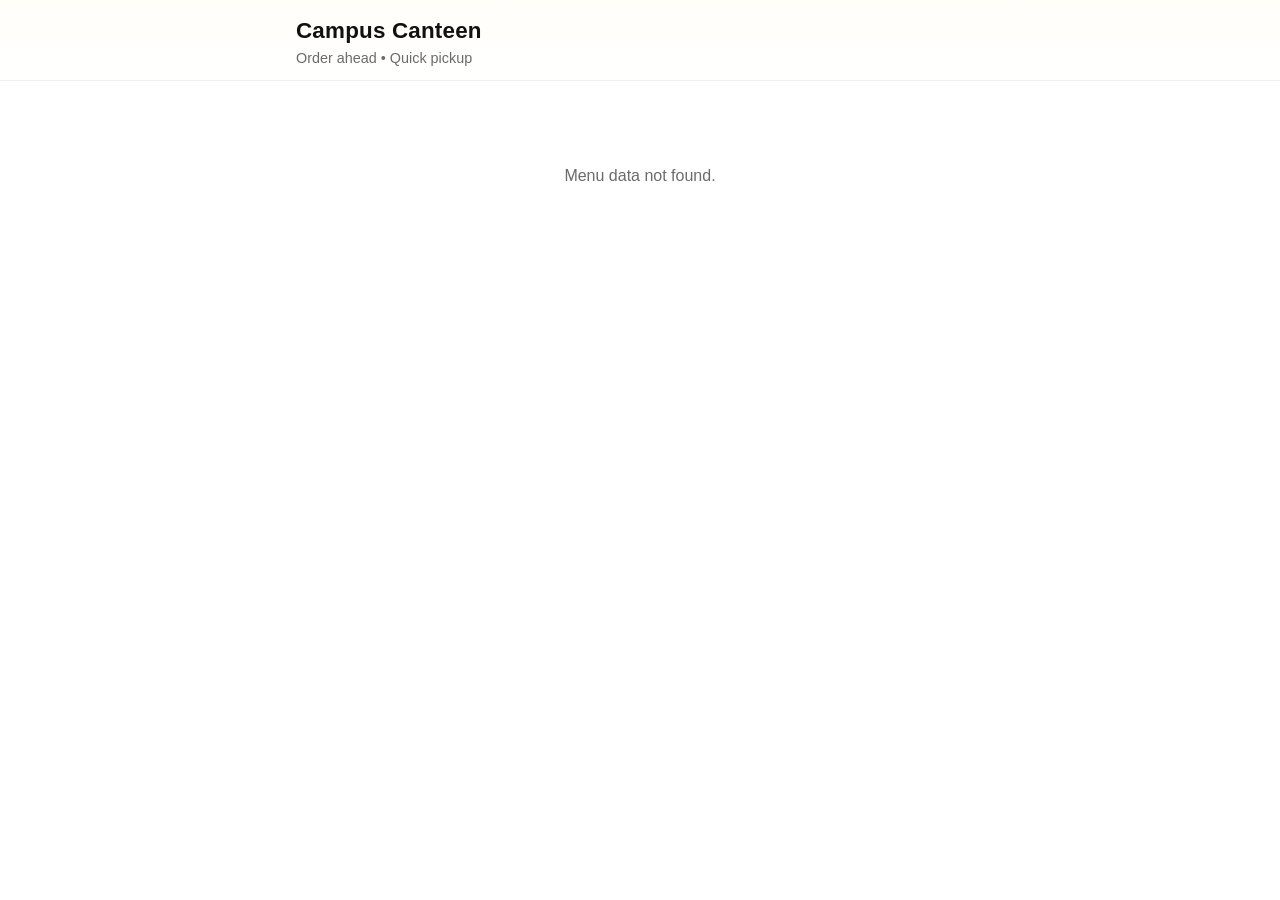
==== index.html @ 6f4a4d4b "AL-6 add page, styles and available-items list" ====
<!doctype html>
<html lang="en">
<head>
  <meta charset="utf-8" />
  <meta name="viewport" content="width=device-width,initial-scale=1" />
  <title>Campus Canteen</title>
  <link rel="stylesheet" href="style.css" />
</head>
<body>
  <header class="site-header">
    <div class="container">
      <h1>Campus Canteen</h1>
      <p class="tag">Order ahead • Quick pickup</p>
    </div>
  </header>

  <main class="container">
    <section id="menu-list" aria-label="Available menu items">
      <!-- Items rendered by app.js -->
    </section>

    <p id="no-items" class="empty" hidden>No items available right now.</p>
  </main>

  <!-- Menu data (already added): data/menu.js -->
  <script src="data/menu.js"></script>
  <script src="app.js"></script>
</body>
</html>
---- style.css ----
:root{
  --bg: #ffffff;
  --text: #111111;
  --muted: #6b6b6b;
  --saffron: #F4A300;
  --card-border: #f0f0f0;
  --radius: 12px;
  --max-width: 720px;
  --gap: 12px;
  --price-size: 1.25rem;
  --font: "Segoe UI", Roboto, "Helvetica Neue", Arial, sans-serif;
}

*{box-sizing:border-box}
html,body{
  height:100%;
  margin:0;
  background:var(--bg);
  color:var(--text);
  font-family:var(--font);
  -webkit-font-smoothing:antialiased;
  -moz-osx-font-smoothing:grayscale;
}

.container{
  max-width:var(--max-width);
  margin:0 auto;
  padding:16px;
}

/* Header */
.site-header{
  border-bottom:1px solid var(--card-border);
  background:linear-gradient(180deg, #fffef9 0%, #ffffff 100%);
}
.site-header .container{
  padding-top:18px;
  padding-bottom:14px;
}
.site-header h1{
  margin:0;
  font-size:1.4rem;
  letter-spacing:0.2px;
}
.tag{
  margin:6px 0 0;
  color:var(--muted);
  font-size:0.9rem;
}

/* Menu list */
#menu-list{
  display:flex;
  flex-direction:column;
  gap:var(--gap);
  padding-top:12px;
  padding-bottom:24px;
}

/* Item card */
.item{
  display:flex;
  align-items:center;
  justify-content:space-between;
  gap:12px;
  padding:12px;
  background:var(--bg);
  border:1px solid var(--card-border);
  border-radius:var(--radius);
  box-shadow: 0 1px 2px rgba(0,0,0,0.03);
}
.item-left{
  display:flex;
  align-items:center;
  gap:12px;
  min-width:0;
}
.veg-dot{
  width:12px;
  height:12px;
  border-radius:50%;
  flex:0 0 12px;
  box-shadow:0 0 0 2px #fff inset;
}
.veg-dot.veg{ background:#4CAF50; } /* green for veg */
.veg-dot.nonveg{ background:#e23b3b; } /* red for non-veg */

.item-info{
  min-width:0;
}
.item-name{
  font-size:1rem;
  font-weight:600;
  margin:0;
  color:var(--text);
  white-space:nowrap;
  overflow:hidden;
  text-overflow:ellipsis;
}
.item-meta{
  margin-top:4px;
  color:var(--muted);
  font-size:0.85rem;
}

/* Price & actions */
.item-right{
  display:flex;
  align-items:center;
  gap:12px;
}
.price{
  font-size:var(--price-size);
  font-weight:700;
  color:var(--text);
  min-width:72px;
  text-align:right;
}
.btn{
  background:var(--saffron);
  color:#111;
  border:none;
  padding:8px 12px;
  border-radius:10px;
  font-weight:600;
  cursor:pointer;
  box-shadow: 0 2px 0 rgba(0,0,0,0.04);
}
.btn:active{ transform:translateY(1px); }

/* Empty state */
.empty{
  text-align:center;
  color:var(--muted);
  padding:18px 12px;
}

/* Smaller screens adjustments */
@media (max-width:420px){
  .price{ min-width:58px; font-size:1.15rem; }
  .site-header h1{ font-size:1.25rem; }
}
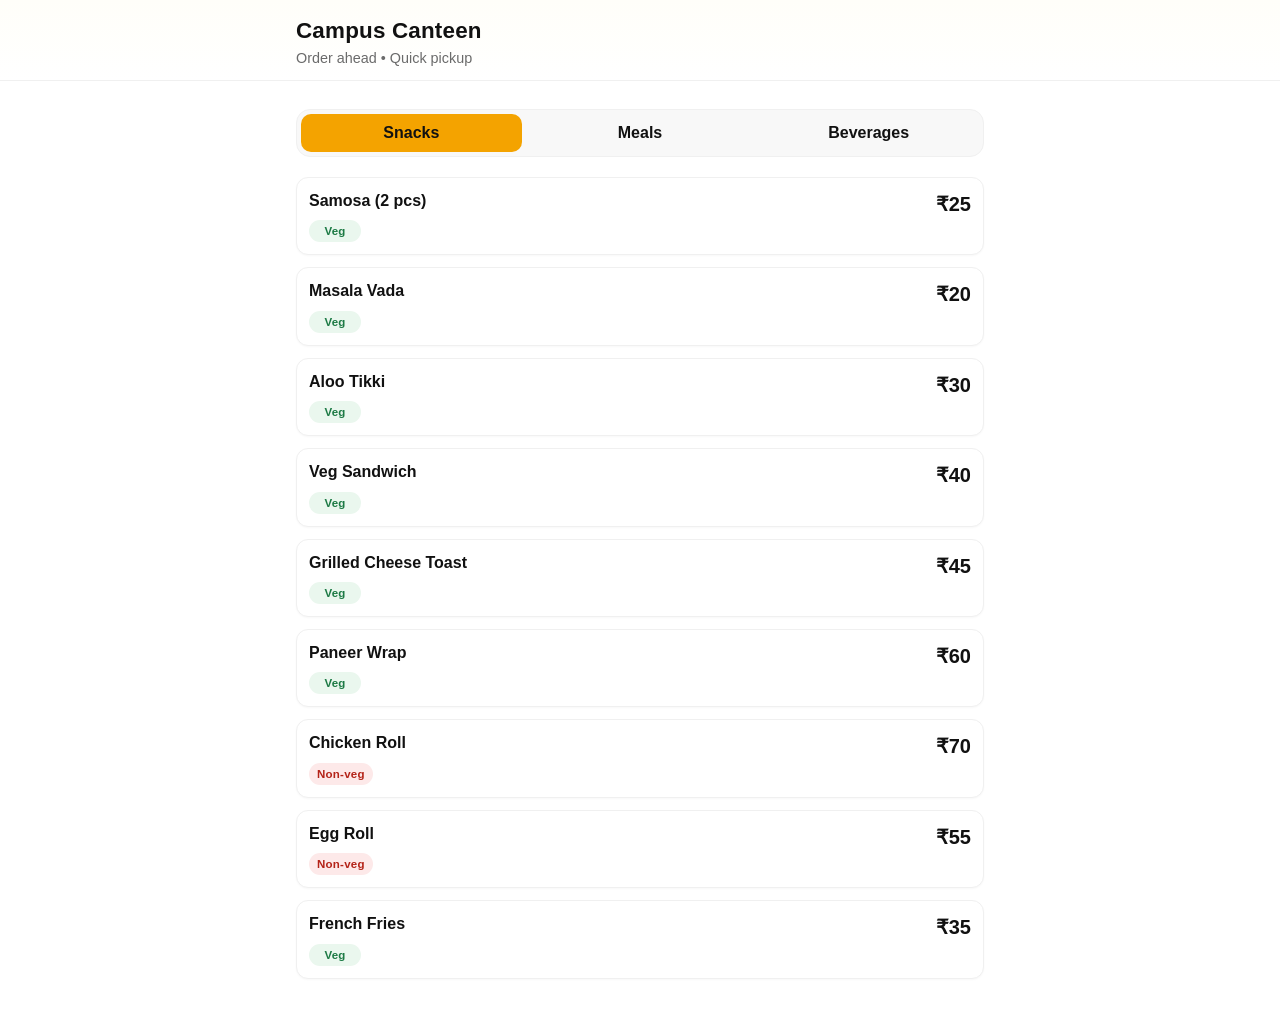
==== commit bfa25a8a: "AL-7 add category tabs, veg labels and full item names" ====
--- a/index.html
+++ b/index.html
@@ -15,14 +15,17 @@
   </header>
 
   <main class="container">
-    <section id="menu-list" aria-label="Available menu items">
-      <!-- Items rendered by app.js -->
-    </section>
+    <div class="category-tabs" role="tablist" aria-label="Menu categories">
+      <button class="category-tab active" type="button" role="tab" aria-selected="true" data-category="Snacks">Snacks</button>
+      <button class="category-tab" type="button" role="tab" aria-selected="false" data-category="Meals">Meals</button>
+      <button class="category-tab" type="button" role="tab" aria-selected="false" data-category="Beverages">Beverages</button>
+    </div>
+
+    <section id="menu-list" aria-label="Available menu items"></section>
 
     <p id="no-items" class="empty" hidden>No items available right now.</p>
   </main>
 
-  <!-- Menu data (already added): data/menu.js -->
   <script src="data/menu.js"></script>
   <script src="app.js"></script>
 </body>
--- a/style.css
+++ b/style.css
@@ -48,66 +48,113 @@
   font-size:0.9rem;
 }
 
+.category-tabs{
+  display:flex;
+  gap:8px;
+  margin:12px 0 16px;
+  padding:4px;
+  border-radius:14px;
+  background:#f8f8f8;
+  border:1px solid var(--card-border);
+}
+.category-tab{
+  flex:1 1 0;
+  border:none;
+  border-radius:10px;
+  background:transparent;
+  color:var(--text);
+  font:inherit;
+  font-weight:700;
+  padding:10px 12px;
+  cursor:pointer;
+  transition:background-color 0.2s ease, color 0.2s ease, transform 0.2s ease;
+}
+.category-tab.active{
+  background:var(--saffron);
+  color:#111111;
+}
+.category-tab:active{
+  transform:translateY(1px);
+}
+
 /* Menu list */
 #menu-list{
   display:flex;
   flex-direction:column;
   gap:var(--gap);
-  padding-top:12px;
+  padding-top:4px;
   padding-bottom:24px;
 }
 
 /* Item card */
 .item{
   display:flex;
-  align-items:center;
+  align-items:flex-start;
   justify-content:space-between;
   gap:12px;
   padding:12px;
   background:var(--bg);
   border:1px solid var(--card-border);
   border-radius:var(--radius);
-  box-shadow: 0 1px 2px rgba(0,0,0,0.03);
+  box-shadow:0 1px 2px rgba(0,0,0,0.03);
 }
 .item-left{
   display:flex;
-  align-items:center;
+  align-items:flex-start;
   gap:12px;
   min-width:0;
+  flex:1;
 }
-.veg-dot{
-  width:12px;
-  height:12px;
-  border-radius:50%;
-  flex:0 0 12px;
-  box-shadow:0 0 0 2px #fff inset;
-}
-.veg-dot.veg{ background:#4CAF50; } /* green for veg */
-.veg-dot.nonveg{ background:#e23b3b; } /* red for non-veg */
 
 .item-info{
   min-width:0;
+  display:flex;
+  flex-direction:column;
+  gap:8px;
 }
 .item-name{
+  margin:0;
   font-size:1rem;
   font-weight:600;
-  margin:0;
   color:var(--text);
-  white-space:nowrap;
-  overflow:hidden;
-  text-overflow:ellipsis;
+  line-height:1.4;
+  overflow-wrap:anywhere;
+  word-break:break-word;
+  white-space:normal;
+  max-width:100%;
 }
 .item-meta{
-  margin-top:4px;
-  color:var(--muted);
-  font-size:0.85rem;
+  display:flex;
+  align-items:center;
+  gap:8px;
+}
+.diet-badge{
+  display:inline-flex;
+  align-items:center;
+  justify-content:center;
+  min-width:52px;
+  height:22px;
+  padding:2px 8px;
+  border-radius:999px;
+  font-size:0.72rem;
+  font-weight:700;
+  letter-spacing:0.02em;
+}
+.diet-badge.veg{
+  background:#eaf7ee;
+  color:#1d7a45;
+}
+.diet-badge.nonveg{
+  background:#fde9e9;
+  color:#b42318;
 }
 
-/* Price & actions */
+/* Price */
 .item-right{
   display:flex;
-  align-items:center;
-  gap:12px;
+  align-items:flex-start;
+  justify-content:flex-end;
+  flex-shrink:0;
 }
 .price{
   font-size:var(--price-size);
@@ -115,18 +162,8 @@
   color:var(--text);
   min-width:72px;
   text-align:right;
+  line-height:1.4;
 }
-.btn{
-  background:var(--saffron);
-  color:#111;
-  border:none;
-  padding:8px 12px;
-  border-radius:10px;
-  font-weight:600;
-  cursor:pointer;
-  box-shadow: 0 2px 0 rgba(0,0,0,0.04);
-}
-.btn:active{ transform:translateY(1px); }
 
 /* Empty state */
 .empty{
@@ -139,4 +176,6 @@
 @media (max-width:420px){
   .price{ min-width:58px; font-size:1.15rem; }
   .site-header h1{ font-size:1.25rem; }
+  .category-tabs{ gap:6px; }
+  .category-tab{ padding:9px 8px; font-size:0.92rem; }
 }
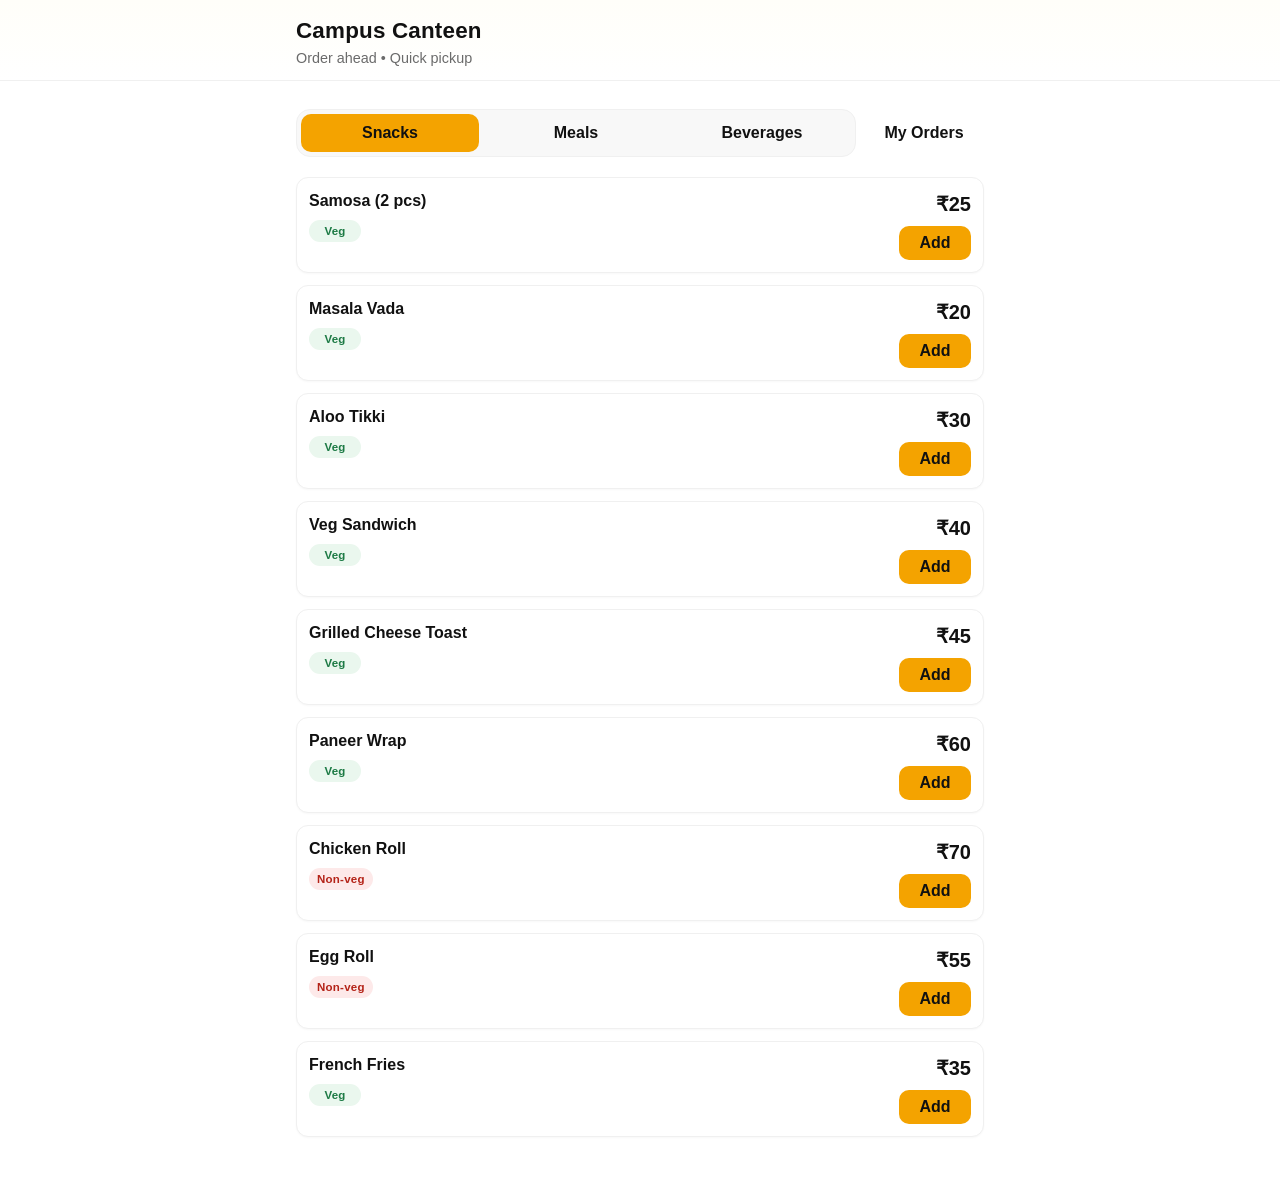
==== commit 62af9319: "AL-8 add cart, place order and My Orders" ====
--- a/index.html
+++ b/index.html
@@ -15,15 +15,48 @@
   </header>
 
   <main class="container">
-    <div class="category-tabs" role="tablist" aria-label="Menu categories">
-      <button class="category-tab active" type="button" role="tab" aria-selected="true" data-category="Snacks">Snacks</button>
-      <button class="category-tab" type="button" role="tab" aria-selected="false" data-category="Meals">Meals</button>
-      <button class="category-tab" type="button" role="tab" aria-selected="false" data-category="Beverages">Beverages</button>
+    <div class="menu-toolbar" aria-label="Menu and orders tabs">
+      <div class="category-tabs" role="tablist" aria-label="Menu categories">
+        <button class="category-tab active" type="button" role="tab" aria-selected="true" data-category="Snacks">Snacks</button>
+        <button class="category-tab" type="button" role="tab" aria-selected="false" data-category="Meals">Meals</button>
+        <button class="category-tab" type="button" role="tab" aria-selected="false" data-category="Beverages">Beverages</button>
+      </div>
+      <button id="my-orders-tab" class="category-tab orders-tab" type="button" role="tab" aria-selected="false" data-category="My Orders">My Orders</button>
     </div>
 
     <section id="menu-list" aria-label="Available menu items"></section>
+    <p id="no-items" class="empty" hidden>No items available right now.</p>
 
-    <p id="no-items" class="empty" hidden>No items available right now.</p>
+    <section id="orders-section" class="orders-section" hidden>
+      <div class="section-header">
+        <h2>My Orders</h2>
+      </div>
+      <div id="orders-list" class="orders-list"></div>
+    </section>
+
+    <section id="cart-section" class="cart-section" hidden>
+      <div class="cart-header">
+        <h2>Your Cart</h2>
+        <span id="cart-count">0 items</span>
+      </div>
+
+      <div id="cart-items" class="cart-items"></div>
+
+      <div class="cart-summary">
+        <span>Total</span>
+        <strong id="cart-total">₹0</strong>
+      </div>
+
+      <div class="checkout-row">
+        <label class="field" for="customer-name">
+          <span>Your name</span>
+          <input id="customer-name" type="text" placeholder="Enter your name" autocomplete="name" />
+        </label>
+        <button id="place-order-btn" class="place-order-btn" type="button">Place Order</button>
+      </div>
+
+      <p id="order-message" class="order-message" role="status" aria-live="polite" hidden></p>
+    </section>
   </main>
 
   <script src="data/menu.js"></script>
--- a/style.css
+++ b/style.css
@@ -4,6 +4,9 @@
   --muted: #6b6b6b;
   --saffron: #F4A300;
   --card-border: #f0f0f0;
+  --light-saffron: #fff3d5;
+  --success: #1d7a45;
+  --error: #b42318;
   --radius: 12px;
   --max-width: 720px;
   --gap: 12px;
@@ -22,6 +25,10 @@
   -moz-osx-font-smoothing:grayscale;
 }
 
+button,input{
+  font:inherit;
+}
+
 .container{
   max-width:var(--max-width);
   margin:0 auto;
@@ -48,10 +55,17 @@
   font-size:0.9rem;
 }
 
+.menu-toolbar{
+  display:flex;
+  align-items:stretch;
+  gap:8px;
+  margin:12px 0 16px;
+}
+
 .category-tabs{
   display:flex;
-  gap:8px;
-  margin:12px 0 16px;
+  flex:1;
+  gap:8px;
   padding:4px;
   border-radius:14px;
   background:#f8f8f8;
@@ -75,6 +89,10 @@
 }
 .category-tab:active{
   transform:translateY(1px);
+}
+.orders-tab{
+  flex:0 0 auto;
+  min-width:120px;
 }
 
 /* Menu list */
@@ -149,11 +167,12 @@
   color:#b42318;
 }
 
-/* Price */
 .item-right{
   display:flex;
-  align-items:flex-start;
+  align-items:flex-end;
   justify-content:flex-end;
+  flex-direction:column;
+  gap:8px;
   flex-shrink:0;
 }
 .price{
@@ -163,6 +182,197 @@
   min-width:72px;
   text-align:right;
   line-height:1.4;
+}
+.add-btn,
+.qty-btn,
+.place-order-btn{
+  border:none;
+  border-radius:10px;
+  cursor:pointer;
+  transition:opacity 0.2s ease, transform 0.2s ease;
+}
+.add-btn,
+.place-order-btn{
+  background:var(--saffron);
+  color:#111111;
+  font-weight:700;
+}
+.add-btn{
+  padding:8px 12px;
+  min-width:72px;
+}
+.add-btn:active,
+.place-order-btn:active,
+.qty-btn:active{
+  transform:translateY(1px);
+}
+
+/* Cart */
+.cart-section{
+  margin-top:12px;
+  border:1px solid var(--card-border);
+  background:#fffdf8;
+  border-radius:16px;
+  padding:16px;
+}
+.cart-header,
+.cart-summary,
+.order-item-row,
+.order-row-meta,
+.order-item-line,
+.checkout-row,
+.orders-header {
+  display:flex;
+  align-items:center;
+  justify-content:space-between;
+  gap:12px;
+}
+.cart-header{
+  margin-bottom:12px;
+}
+.cart-header h2,
+.section-header h2{
+  margin:0;
+  font-size:1.15rem;
+}
+.cart-items{
+  display:flex;
+  flex-direction:column;
+  gap:8px;
+}
+.cart-item-row{
+  display:flex;
+  align-items:center;
+  justify-content:space-between;
+  gap:12px;
+  padding:8px 0;
+  border-bottom:1px solid #f3f3f3;
+}
+.cart-item-name{
+  font-weight:600;
+}
+.cart-item-meta{
+  display:flex;
+  align-items:center;
+  gap:8px;
+}
+.qty-controls{
+  display:inline-flex;
+  align-items:center;
+  border:1px solid var(--card-border);
+  border-radius:999px;
+  background:#fff;
+  overflow:hidden;
+}
+.qty-btn{
+  width:30px;
+  height:30px;
+  background:#f5f5f5;
+  color:var(--text);
+  font-size:1.1rem;
+  font-weight:700;
+}
+.qty-value{
+  min-width:26px;
+  text-align:center;
+  font-weight:700;
+}
+.cart-summary{
+  margin-top:12px;
+  padding-top:12px;
+  border-top:1px solid #f3f3f3;
+  font-size:1.05rem;
+}
+.checkout-row{
+  margin-top:16px;
+  align-items:flex-end;
+}
+.field{
+  flex:1;
+  display:flex;
+  flex-direction:column;
+  gap:8px;
+  font-weight:600;
+}
+.field input{
+  width:100%;
+  padding:12px 14px;
+  border:1px solid var(--card-border);
+  border-radius:10px;
+  background:#fff;
+  color:var(--text);
+}
+.field input:focus{
+  outline:2px solid rgba(244,163,0,0.25);
+  border-color:var(--saffron);
+}
+.place-order-btn{
+  padding:12px 18px;
+  min-width:150px;
+}
+.order-message{
+  margin:12px 0 0;
+  padding:10px 12px;
+  border-radius:10px;
+  font-weight:600;
+}
+.order-message.error{
+  background:#fde9e9;
+  color:var(--error);
+}
+.order-message.success{
+  background:#eaf7ee;
+  color:var(--success);
+}
+
+.orders-section{
+  margin-top:12px;
+  border:1px solid var(--card-border);
+  background:#fff;
+  border-radius:16px;
+  padding:16px;
+}
+.orders-list{
+  display:flex;
+  flex-direction:column;
+  gap:12px;
+  margin-top:12px;
+}
+.order-card{
+  border:1px solid var(--card-border);
+  border-radius:12px;
+  background:#fff;
+  padding:12px;
+}
+.order-card h3{
+  margin:0 0 6px;
+  font-size:1rem;
+}
+.order-card p{
+  margin:4px 0;
+  color:var(--muted);
+}
+.order-items{
+  margin:10px 0 8px;
+  padding-left:18px;
+  color:var(--text);
+}
+.order-items li + li{
+  margin-top:4px;
+}
+.order-status {
+  display:inline-block;
+  padding:5px 8px;
+  border-radius:999px;
+  background:var(--light-saffron);
+  color:#7a4f00;
+  font-weight:700;
+  font-size:0.78rem;
+}
+.empty-orders{
+  color:var(--muted);
+  text-align:center;
+  padding:12px 0;
 }
 
 /* Empty state */
@@ -173,6 +383,21 @@
 }
 
 /* Smaller screens adjustments */
+@media (max-width:560px){
+  .menu-toolbar{
+    flex-direction:column;
+  }
+  .orders-tab{
+    width:100%;
+  }
+  .checkout-row{
+    flex-direction:column;
+    align-items:stretch;
+  }
+  .place-order-btn{
+    width:100%;
+  }
+}
 @media (max-width:420px){
   .price{ min-width:58px; font-size:1.15rem; }
   .site-header h1{ font-size:1.25rem; }
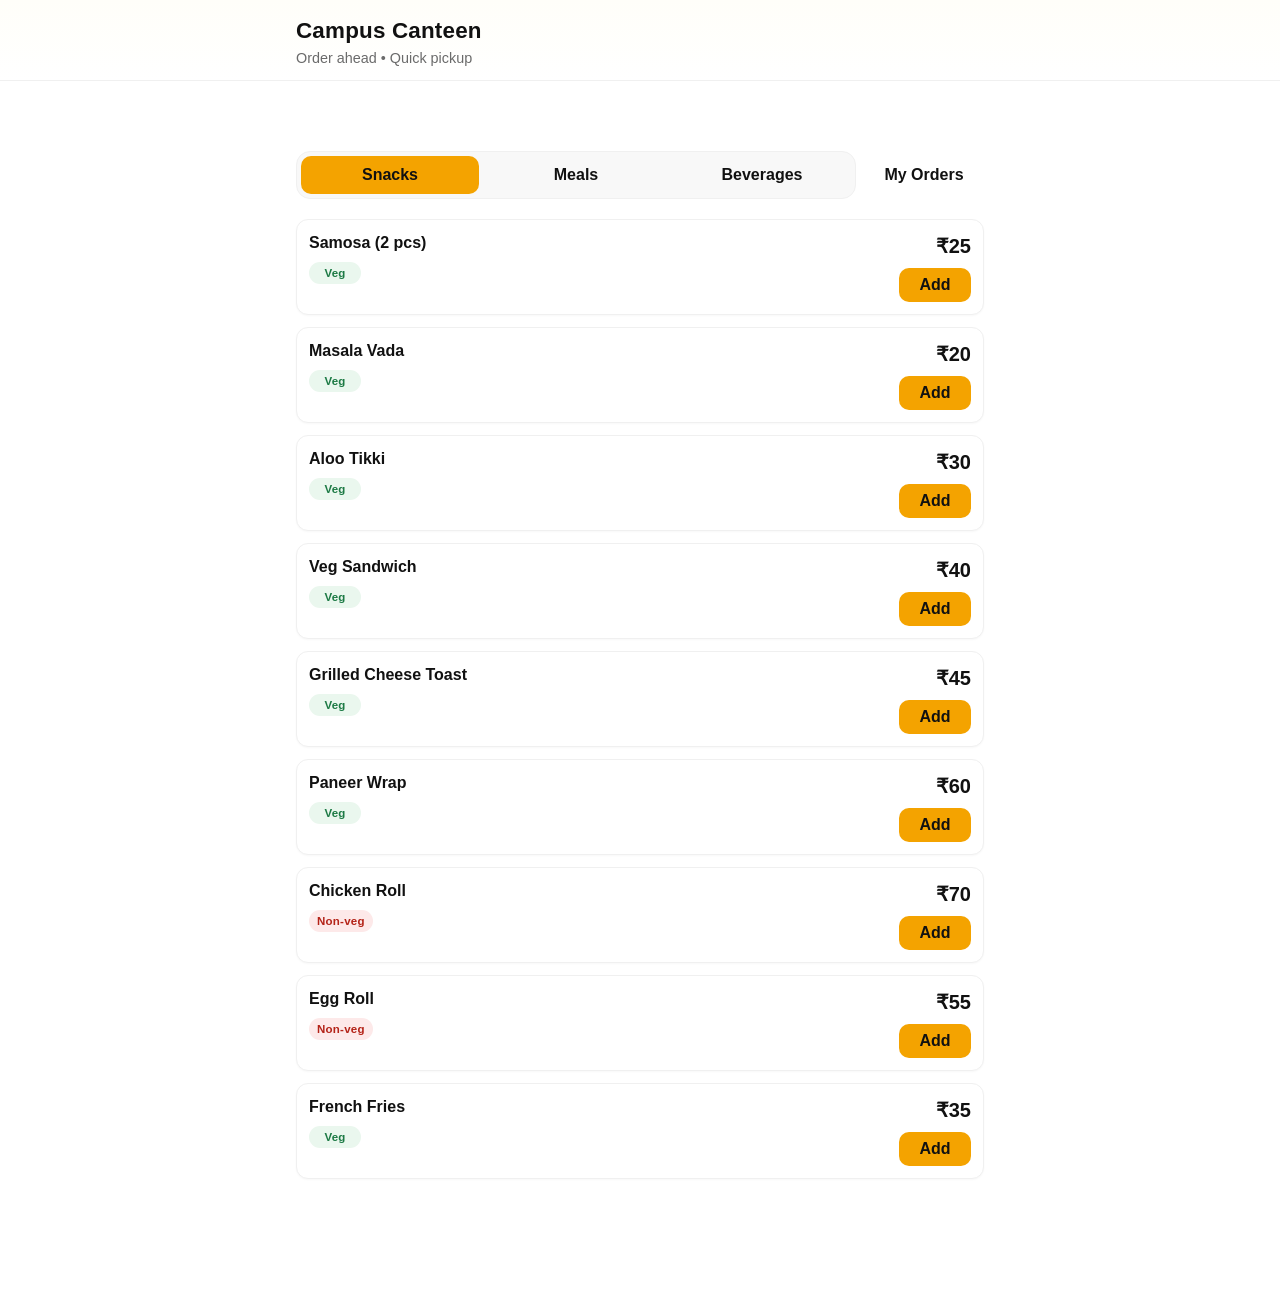
==== commit c7b5c4d9: "AL-53 show order confirmation, sticky cart bar and short order numbers" ====
--- a/index.html
+++ b/index.html
@@ -15,6 +15,11 @@
   </header>
 
   <main class="container">
+    <div id="order-message" class="order-message" role="status" aria-live="polite" hidden>
+      <span id="order-message-text" class="order-message-text"></span>
+      <button id="view-orders-btn" class="view-orders-btn" type="button" hidden>View My Orders</button>
+    </div>
+
     <div class="menu-toolbar" aria-label="Menu and orders tabs">
       <div class="category-tabs" role="tablist" aria-label="Menu categories">
         <button class="category-tab active" type="button" role="tab" aria-selected="true" data-category="Snacks">Snacks</button>
@@ -54,10 +59,12 @@
         </label>
         <button id="place-order-btn" class="place-order-btn" type="button">Place Order</button>
       </div>
-
-      <p id="order-message" class="order-message" role="status" aria-live="polite" hidden></p>
     </section>
   </main>
+
+  <button id="cart-bar" class="cart-bar" type="button" hidden>
+    <span id="cart-bar-text"></span>
+  </button>
 
   <script src="data/menu.js"></script>
   <script src="app.js"></script>
--- a/style.css
+++ b/style.css
@@ -6,7 +6,9 @@
   --card-border: #f0f0f0;
   --light-saffron: #fff3d5;
   --success: #1d7a45;
+  --success-soft: #eaf7ee;
   --error: #b42318;
+  --error-soft: #fde9e9;
   --radius: 12px;
   --max-width: 720px;
   --gap: 12px;
@@ -24,6 +26,9 @@
   -webkit-font-smoothing:antialiased;
   -moz-osx-font-smoothing:grayscale;
 }
+body.has-cart-bar{
+  padding-bottom:88px;
+}
 
 button,input{
   font:inherit;
@@ -33,6 +38,9 @@
   max-width:var(--max-width);
   margin:0 auto;
   padding:16px;
+}
+main.container{
+  padding-bottom:96px;
 }
 
 /* Header */
@@ -185,14 +193,17 @@
 }
 .add-btn,
 .qty-btn,
-.place-order-btn{
+.place-order-btn,
+.view-orders-btn,
+.cart-bar{
   border:none;
   border-radius:10px;
   cursor:pointer;
-  transition:opacity 0.2s ease, transform 0.2s ease;
+  transition:opacity 0.2s ease, transform 0.2s ease, background-color 0.2s ease, color 0.2s ease;
 }
 .add-btn,
-.place-order-btn{
+.place-order-btn,
+.view-orders-btn{
   background:var(--saffron);
   color:#111111;
   font-weight:700;
@@ -201,9 +212,20 @@
   padding:8px 12px;
   min-width:72px;
 }
+.add-btn.added{
+  background:var(--success-soft);
+  color:var(--success);
+  border:1px solid #bfdcc8;
+}
+.add-btn:disabled{
+  cursor:default;
+  opacity:1;
+}
 .add-btn:active,
 .place-order-btn:active,
-.qty-btn:active{
+.qty-btn:active,
+.view-orders-btn:active,
+.cart-bar:active{
   transform:translateY(1px);
 }
 
@@ -310,19 +332,36 @@
   padding:12px 18px;
   min-width:150px;
 }
+
 .order-message{
-  margin:12px 0 0;
-  padding:10px 12px;
+  display:flex;
+  align-items:center;
+  justify-content:space-between;
+  gap:12px;
+  flex-wrap:wrap;
+  margin:12px 0 16px;
+  padding:12px 14px;
+  border-radius:12px;
+  font-weight:600;
+  border:1px solid transparent;
+}
+.order-message.error{
+  background:var(--error-soft);
+  color:var(--error);
+  border-color:#f3c2c1;
+}
+.order-message.success{
+  background:var(--success-soft);
+  color:var(--success);
+  border-color:#bfdcc8;
+}
+.order-message-text{
+  flex:1 1 180px;
+}
+.view-orders-btn{
+  padding:8px 12px;
   border-radius:10px;
-  font-weight:600;
-}
-.order-message.error{
-  background:#fde9e9;
-  color:var(--error);
-}
-.order-message.success{
-  background:#eaf7ee;
-  color:var(--success);
+  font-size:0.95rem;
 }
 
 .orders-section{
@@ -382,6 +421,26 @@
   padding:18px 12px;
 }
 
+.cart-bar{
+  position:fixed;
+  left:50%;
+  bottom:16px;
+  transform:translateX(-50%);
+  width:min(calc(100% - 20px), 460px);
+  display:flex;
+  align-items:center;
+  justify-content:center;
+  padding:12px 16px;
+  background:rgba(17,17,17,0.96);
+  color:#fff;
+  font-weight:700;
+  box-shadow:0 10px 26px rgba(18, 18, 18, 0.2);
+  z-index:20;
+}
+.cart-bar[hidden]{
+  display:none;
+}
+
 /* Smaller screens adjustments */
 @media (max-width:560px){
   .menu-toolbar{
@@ -396,6 +455,12 @@
   }
   .place-order-btn{
     width:100%;
+  }
+  .view-orders-btn{
+    width:100%;
+  }
+  body.has-cart-bar{
+    padding-bottom:80px;
   }
 }
 @media (max-width:420px){
@@ -403,4 +468,5 @@
   .site-header h1{ font-size:1.25rem; }
   .category-tabs{ gap:6px; }
   .category-tab{ padding:9px 8px; font-size:0.92rem; }
-}
+  .order-message{ padding:10px 12px; }
+}
